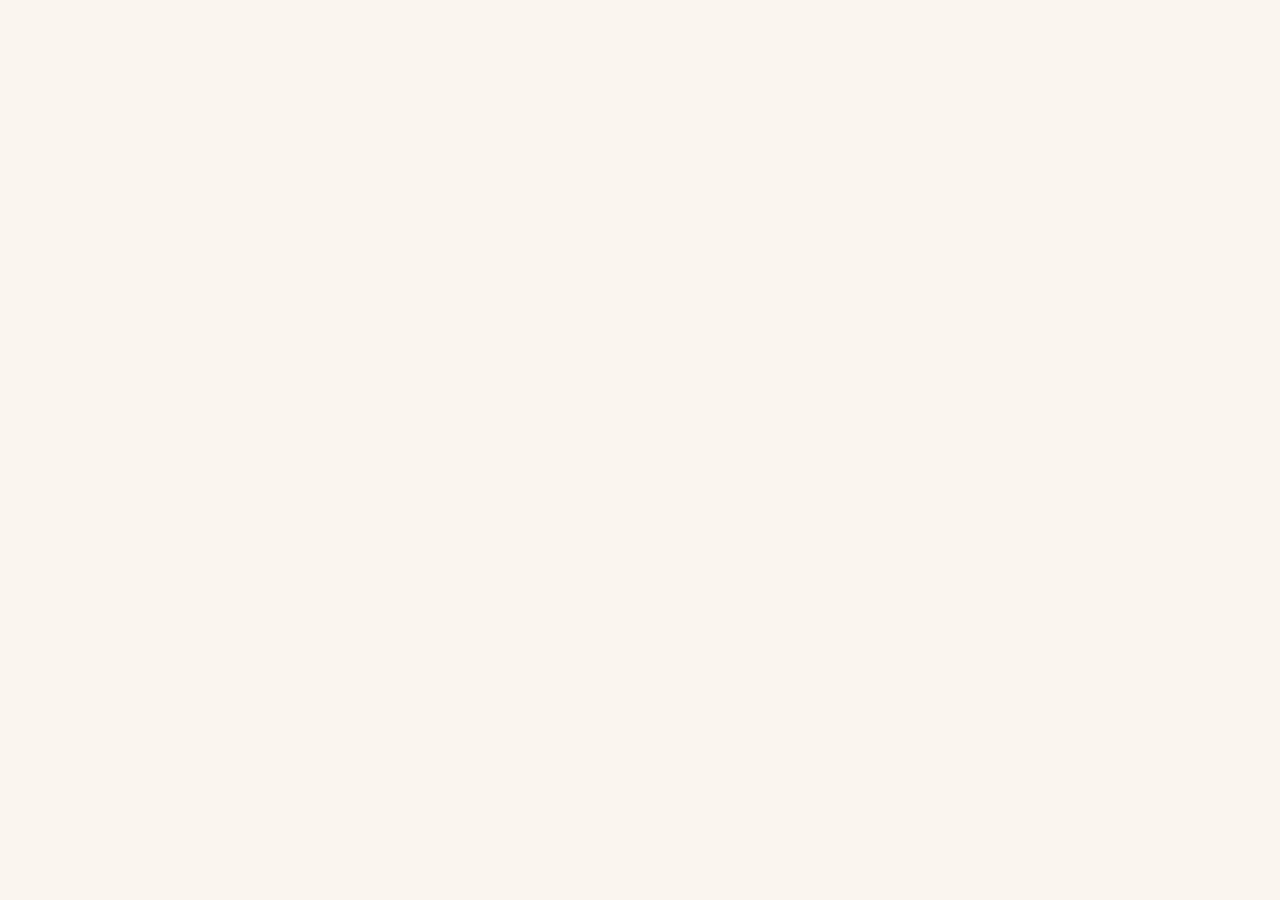
==== web/index.html @ ace99a8d "feat: 喜欢还是爱 — 斯滕伯格爱情三角 9 题自测 Web 端 9 题是/否自测 + 后端评分、结果邮件与后台 SMTP 配置。  - app/: FastAPI 后端，评分、邮件渲染、限流计数" ====
<!DOCTYPE html>
<html lang="zh-CN">
<head>
<meta charset="utf-8">
<meta name="viewport" content="width=device-width, initial-scale=1">
<meta name="color-scheme" content="light">
<title>·</title>
<link rel="stylesheet" href="styles.css">
</head>
<body>

<main class="shell">

  <!-- S0 锁定页 -->
  <section id="view-s0" class="view" aria-labelledby="s0-h">
    <div class="view-inner" id="s0-inner"></div>
  </section>

  <!-- S1 逐题 -->
  <section id="view-s1" class="view" hidden aria-live="polite">
    <div class="view-inner" id="s1-inner"></div>
  </section>

  <!-- S2 结果 -->
  <section id="view-s2" class="view" hidden>
    <div class="view-inner" id="s2-inner"></div>
  </section>

</main>

<script src="data/questions.js"></script>
<script src="data/interpretations.js?v=1"></script>
<script src="scoring.js"></script>
<script src="app.js"></script>
</body>
</html>
---- web/styles.css ----
/*
 * 喜欢还是爱 —— 视觉层。
 * 浅色、杂志感、移动端优先。不引入任何外部资源：无字体链接、无图标库、无图表库。
 * 条形图是纯 div 宽度百分比 + 绝对定位阈值竖线，见 .bar-* 与 .bar-track。
 */

:root {
  --bg: #faf6ef;
  --bg-raise: #fffdf8;
  --ink: #2b2724;
  --ink-soft: #55504a;
  --ink-faint: #6d675f;
  --line: #ded5c8;
  --line-strong: #c3b8a7;
  --accent: #8f3b34;
  --accent-soft: #b4655d;
  --accent-wash: #f2e4e0;
  --bar-fill: #b9ada0;
  --bar-fill-on: #8f3b34;
  --radius: 2px;
  --serif: Georgia, "Songti SC", "Noto Serif CJK SC", SimSun, serif;
  --sans: -apple-system, BlinkMacSystemFont, "Segoe UI", "PingFang SC",
          "Hiragino Sans GB", "Microsoft YaHei", "Noto Sans CJK SC", sans-serif;
  --measure: 42rem;
  --gutter: clamp(1.15rem, 5vw, 3.5rem);
}

* { box-sizing: border-box; }

html { -webkit-text-size-adjust: 100%; }

body {
  margin: 0;
  background: var(--bg);
  color: var(--ink);
  font-family: var(--sans);
  font-size: 16px;
  line-height: 1.75;
  overflow-x: hidden;
  text-rendering: optimizeLegibility;
}

/* 小元信息：字距拉开 */
.meta, .eyebrow {
  font-size: 0.6875rem;
  letter-spacing: 0.28em;
  text-transform: uppercase;
  color: var(--ink-faint);
  font-weight: 600;
}

h1, h2, h3 {
  font-family: var(--serif);
  font-weight: 600;
  line-height: 1.25;
  margin: 0;
}

p { margin: 0 0 1rem; }
p:last-child { margin-bottom: 0; }

hr {
  border: 0;
  border-top: 1px solid var(--line);
  margin: clamp(2rem, 6vw, 3.25rem) 0;
}

/* ---------- 布局外壳 ---------- */

.shell {
  max-width: var(--measure);
  margin: 0 auto;
  padding: clamp(2rem, 7vw, 4.5rem) var(--gutter) clamp(3.5rem, 10vw, 6rem);
}

.view { position: relative; }

.view-inner { width: 100%; }

/* ---------- S0 锁定页 ---------- */

.lock-title {
  font-size: clamp(2rem, 9vw, 3.4rem);
  letter-spacing: 0.04em;
  margin-bottom: 0.5rem;
}

.lock-sub {
  font-size: 0.8125rem;
  letter-spacing: 0.12em;
  color: var(--ink-faint);
  margin-bottom: clamp(1.75rem, 5vw, 2.75rem);
}

.hook {
  font-family: var(--serif);
  font-size: clamp(1.0625rem, 4.4vw, 1.375rem);
  line-height: 1.6;
  color: var(--ink);
  border-left: 2px solid var(--accent);
  padding-left: 1rem;
  margin-bottom: 1.25rem;
}

.note {
  font-size: 0.9375rem;
  color: var(--ink-soft);
}

.note-small {
  font-size: 0.8125rem;
  color: var(--ink-faint);
  line-height: 1.7;
}

/* 三成分一行说明 */
.dim-list {
  list-style: none;
  margin: 0;
  padding: 0;
  border-top: 1px solid var(--line);
}

.dim-list li {
  display: grid;
  grid-template-columns: 3.5em 1fr;
  gap: 0.75rem;
  align-items: baseline;
  padding: 0.8rem 0;
  border-bottom: 1px solid var(--line);
  font-size: 0.9375rem;
  color: var(--ink-soft);
}

.dim-list .dim-name {
  font-family: var(--serif);
  font-size: 1.0625rem;
  color: var(--ink);
  letter-spacing: 0.06em;
}

/* ---------- 表单 ---------- */

.field { margin-bottom: 1.25rem; }

.field label {
  display: block;
  font-size: 0.8125rem;
  color: var(--ink-soft);
  margin-bottom: 0.5rem;
  line-height: 1.6;
}

input[type="text"],
input[type="email"] {
  width: 100%;
  font: inherit;
  font-size: 1rem;
  color: var(--ink);
  background: var(--bg-raise);
  border: 1px solid var(--line-strong);
  border-radius: var(--radius);
  padding: 0.7rem 0.85rem;
  -webkit-appearance: none;
  appearance: none;
}

input::placeholder { color: var(--ink-faint); opacity: 1; }

input:focus-visible {
  outline: 2px solid var(--accent);
  outline-offset: 2px;
  border-color: var(--accent);
}

/* 复选确认 */
.check {
  display: flex;
  gap: 0.7rem;
  align-items: flex-start;
  font-size: 0.9375rem;
  color: var(--ink);
  cursor: pointer;
  margin-bottom: 0.85rem;
}

.check input[type="checkbox"] {
  flex: none;
  width: 1.15rem;
  height: 1.15rem;
  margin: 0.25rem 0 0;
  accent-color: var(--accent);
  cursor: pointer;
}

.check:focus-within { outline: none; }
.check input:focus-visible {
  outline: 2px solid var(--accent);
  outline-offset: 2px;
}

/* 按钮 */
button {
  font: inherit;
  color: inherit;
  cursor: pointer;
  border-radius: var(--radius);
}

.btn {
  display: block;
  width: 100%;
  background: var(--accent);
  color: #fffaf5;
  border: 1px solid var(--accent);
  padding: 0.95rem 1.25rem;
  font-size: 1rem;
  letter-spacing: 0.08em;
  transition: background 120ms linear;
}

.btn:hover { background: #7c312b; }
.btn:active { background: #6d2a25; }

.btn-ghost {
  display: block;
  width: 100%;
  background: transparent;
  color: var(--ink-soft);
  border: 1px solid var(--line-strong);
  padding: 0.8rem 1.25rem;
  font-size: 0.9375rem;
  letter-spacing: 0.06em;
}

.btn-ghost:hover { border-color: var(--accent-soft); color: var(--accent); }

.btn:disabled { opacity: 0.45; cursor: not-allowed; }

.btn:focus-visible,
.btn-ghost:focus-visible,
.opt:focus-visible,
.step:focus-visible {
  outline: 2px solid var(--accent);
  outline-offset: 3px;
}

/* 页面内错误提示（不用 alert） */
.err {
  color: var(--accent);
  font-size: 0.875rem;
  line-height: 1.6;
  margin-top: 0.6rem;
}

.ok {
  color: var(--ink-soft);
  font-size: 0.875rem;
  line-height: 1.6;
  margin-top: 0.6rem;
}

/* ---------- S1 逐题 ---------- */

.q-head {
  display: flex;
  justify-content: space-between;
  align-items: baseline;
  gap: 1rem;
  margin-bottom: clamp(1.5rem, 6vw, 2.5rem);
}

.q-num {
  font-family: var(--serif);
  font-size: clamp(1.75rem, 7vw, 2.5rem);
  color: var(--accent);
  letter-spacing: 0.02em;
}

.q-text {
  font-family: var(--serif);
  font-size: clamp(1.25rem, 5.6vw, 1.75rem);
  line-height: 1.62;
  letter-spacing: 0.01em;
  margin-bottom: 1rem;
}

.q-hint {
  font-size: 0.8125rem;
  color: var(--ink-faint);
  line-height: 1.7;
  margin-bottom: clamp(2rem, 7vw, 3rem);
}

.opts {
  display: grid;
  gap: 0.75rem;
  margin-bottom: clamp(1.75rem, 6vw, 2.5rem);
}

.opt {
  background: var(--bg-raise);
  border: 1px solid var(--line-strong);
  padding: 1rem 1.15rem;
  font-family: var(--serif);
  font-size: 1.125rem;
  letter-spacing: 0.2em;
  color: var(--ink);
  text-align: center;
  transition: border-color 120ms linear, background 120ms linear;
}

.opt:hover { border-color: var(--accent); background: var(--accent-wash); }
.opt:active { background: #ead7d2; }

.q-foot {
  display: flex;
  justify-content: space-between;
  align-items: center;
  gap: 1rem;
  border-top: 1px solid var(--line);
  padding-top: 1rem;
}

.btn-back {
  background: none;
  border: 0;
  padding: 0.35rem 0;
  font-size: 0.875rem;
  letter-spacing: 0.06em;
  color: var(--ink-soft);
  border-bottom: 1px solid transparent;
}

.btn-back:hover:not(:disabled) { color: var(--accent); border-bottom-color: var(--accent); }
.btn-back:disabled { opacity: 0.35; cursor: not-allowed; }
.btn-back:focus-visible { outline: 2px solid var(--accent); outline-offset: 3px; }

/* 9 点进度 */
.dots {
  display: flex;
  gap: 0.4rem;
  align-items: center;
  margin: 0;
  padding: 0;
  list-style: none;
}

.step {
  width: 0.5rem;
  height: 0.5rem;
  padding: 0;
  border: 1px solid var(--line-strong);
  border-radius: 50%;
  background: transparent;
  cursor: pointer;
}

.step[data-filled="1"] { background: var(--bar-fill); border-color: var(--bar-fill); }
.step[data-cur="1"] { border-color: var(--accent); box-shadow: 0 0 0 2px var(--accent-wash); }
.step:hover { border-color: var(--accent); }
.step:focus-visible { outline: 2px solid var(--accent); outline-offset: 3px; }

/* ---------- S2 结果 ---------- */

.verdict { margin-bottom: clamp(2rem, 7vw, 3rem); }

.verdict-for {
  font-size: 0.75rem;
  letter-spacing: 0.24em;
  color: var(--ink-faint);
  margin-bottom: 0.65rem;
}

.verdict-head {
  font-size: clamp(1.6rem, 7.4vw, 2.6rem);
  line-height: 1.35;
  letter-spacing: 0.01em;
  margin-bottom: 0.85rem;
}

.verdict-lead {
  font-size: 0.9375rem;
  color: var(--ink-soft);
  max-width: 34em;
}

.sec-title {
  font-size: clamp(1.125rem, 4.6vw, 1.45rem);
  margin-bottom: 1.15rem;
  letter-spacing: 0.02em;
}

/* 条形图 */
.bars { display: grid; gap: 1.5rem; }

.bar-row { display: grid; gap: 0.3rem; }

.bar-head {
  display: flex;
  justify-content: space-between;
  align-items: baseline;
  gap: 1rem;
}

.bar-name {
  font-family: var(--serif);
  font-size: 1.0625rem;
  letter-spacing: 0.08em;
}

.bar-val {
  font-size: 0.75rem;
  letter-spacing: 0.14em;
  color: var(--ink-faint);
  font-variant-numeric: tabular-nums;
}

.bar-val b { color: var(--accent); font-weight: 600; }

.bar-track {
  position: relative;
  height: 0.7rem;
  background: #ece5da;
  border-radius: var(--radius);
  overflow: visible;
}

.bar-fill {
  position: absolute;
  inset: 0 auto 0 0;
  width: 0;
  background: var(--bar-fill);
  border-radius: var(--radius);
  transition: width 480ms cubic-bezier(0.22, 0.61, 0.36, 1);
}

.bar-fill[data-on="1"] { background: var(--bar-fill-on); }

/* 阈值竖线：纯绝对定位，left 由 JS 按 threshold/perDim 写入 */
.bar-mark {
  position: absolute;
  top: -0.35rem;
  bottom: -0.35rem;
  width: 2px;
  background: var(--accent);
  transform: translateX(-1px);
}

.bar-long {
  font-size: 0.875rem;
  color: var(--ink-soft);
  line-height: 1.75;
  margin-top: 0.15rem;
}

.thresh-note {
  font-size: 0.8125rem;
  color: var(--ink-faint);
  line-height: 1.7;
  margin-top: 1.25rem;
  border-top: 1px solid var(--line);
  padding-top: 0.85rem;
}

/* 八类型灯 */
.lights {
  display: grid;
  grid-template-columns: repeat(2, minmax(0, 1fr));
  gap: 0.55rem;
  margin-bottom: 1.5rem;
}

.light {
  text-align: left;
  background: transparent;
  border: 1px solid var(--line);
  padding: 0.6rem 0.7rem;
  font-size: 0.875rem;
  letter-spacing: 0.04em;
  color: var(--ink-faint);
  display: flex;
  gap: 0.5rem;
  align-items: center;
  min-width: 0;
}

.light .bulb {
  flex: none;
  width: 0.45rem;
  height: 0.45rem;
  border-radius: 50%;
  border: 1px solid var(--line-strong);
  background: transparent;
}

.light[data-on="1"] {
  color: var(--ink);
  border-color: var(--accent);
  background: var(--accent-wash);
}

.light[data-on="1"] .bulb {
  background: var(--accent);
  border-color: var(--accent);
}

.light-name { min-width: 0; overflow-wrap: anywhere; }

.light:not(.is-current) { cursor: default; }

.type-detail {
  border-left: 2px solid var(--accent);
  padding-left: 1.1rem;
  margin-bottom: 0.5rem;
}

.type-name {
  font-family: var(--serif);
  font-size: clamp(1.25rem, 5.2vw, 1.6rem);
  margin-bottom: 0.3rem;
}

.type-headline {
  font-size: 0.8125rem;
  letter-spacing: 0.1em;
  color: var(--accent);
  margin-bottom: 1rem;
}

.type-body p {
  font-size: 0.9375rem;
  color: var(--ink-soft);
  margin-bottom: 0.9rem;
}

.type-quote {
  font-family: var(--serif);
  font-size: 0.9375rem;
  line-height: 1.8;
  color: var(--ink);
  font-style: italic;
  background: var(--accent-wash);
  padding: 1rem 1.1rem;
  border-radius: var(--radius);
  margin-top: 1.25rem;
}

.type-quote .q-time {
  display: block;
  font-family: var(--sans);
  font-style: normal;
  font-size: 0.6875rem;
  letter-spacing: 0.2em;
  color: var(--ink-faint);
  margin-top: 0.6rem;
}

/* 提示块 */
.callout {
  border: 1px solid var(--line-strong);
  border-radius: var(--radius);
  padding: 1.1rem 1.15rem;
  margin-bottom: clamp(2rem, 6vw, 2.75rem);
  background: var(--bg-raise);
}

.callout h3 {
  font-size: 1rem;
  margin-bottom: 0.5rem;
  letter-spacing: 0.04em;
}

.callout p {
  font-size: 0.9375rem;
  color: var(--ink-soft);
  margin-bottom: 0.7rem;
}

.callout ul { margin: 0; padding-left: 1.1rem; }
.callout li {
  font-size: 0.9375rem;
  color: var(--ink-soft);
  margin-bottom: 0.45rem;
}

/* 逐题回顾 */
.review-list { margin: 0; padding: 0; list-style: none; }

.review-list li {
  padding: 0.85rem 0;
  border-bottom: 1px solid var(--line);
  font-size: 0.9375rem;
  color: var(--ink-soft);
}

.review-list li:first-child { border-top: 1px solid var(--line); }

.review-no {
  font-size: 0.6875rem;
  letter-spacing: 0.18em;
  color: var(--accent);
  display: block;
  margin-bottom: 0.3rem;
  font-weight: 600;
  font-variant-numeric: tabular-nums;
}

/* 代号副标 / 题号计数：中文与数字都收紧字距 */
.lock-sub { letter-spacing: 0.1em; }
.q-count {
  font-size: 0.6875rem;
  letter-spacing: 0.14em;
  color: var(--ink-faint);
  font-variant-numeric: tabular-nums;
}

.lock-form { margin-top: clamp(1.5rem, 5vw, 2rem); }

/* 视频出处 */
.video-note {
  font-size: 0.8125rem;
  color: var(--ink-faint);
  line-height: 1.7;
  margin-bottom: 1.25rem;
}

.vp {
  display: grid;
  grid-template-columns: auto minmax(0, 1fr);
  gap: 0.9rem;
  padding: 0.9rem 0;
  border-top: 1px solid var(--line);
  align-items: baseline;
}

.vp:last-of-type { border-bottom: 1px solid var(--line); }

.vp time {
  font-size: 0.6875rem;
  letter-spacing: 0.06em;
  color: var(--ink-faint);
  font-variant-numeric: tabular-nums;
  white-space: nowrap;
}

.vp p { margin: 0; font-size: 0.9375rem; color: var(--ink-soft); line-height: 1.75; }

/* 尾部 */
.foot {
  font-size: 0.8125rem;
  color: var(--ink-faint);
  line-height: 1.75;
}

.actions {
  display: grid;
  gap: 0.75rem;
  margin-top: clamp(1.75rem, 6vw, 2.5rem);
}

/* 发信区 */
.mail { margin-top: clamp(2rem, 6vw, 2.75rem); }

.mail .field { margin-bottom: 0.9rem; }

.mail-row { display: grid; gap: 0.75rem; }

/* ---------- 桌面 ---------- */

@media (min-width: 46rem) {
  .lights { grid-template-columns: repeat(4, minmax(0, 1fr)); }
  .opts { grid-template-columns: 1fr 1fr; }
  .actions { grid-template-columns: 1fr 1fr; }
  .mail-row { grid-template-columns: 1fr 1fr; align-items: start; }
  /* 结果页条形图区两列 */
  .bars {
    grid-template-columns: 1fr 1fr;
    column-gap: 2.5rem;
    row-gap: 1.75rem;
  }
}

/* 桌面下主结论与得分区分栏 */
@media (min-width: 62rem) {
  .shell { --measure: 58rem; }
}

/* ---------- 动效偏好 ---------- */

@media (prefers-reduced-motion: reduce) {
  * {
    transition: none !important;
    animation: none !important;
    scroll-behavior: auto !important;
  }
}

/* 仅给屏幕阅读器 */
.sr {
  position: absolute;
  width: 1px;
  height: 1px;
  margin: -1px;
  padding: 0;
  overflow: hidden;
  clip: rect(0 0 0 0);
  clip-path: inset(50%);
  white-space: nowrap;
  border: 0;
}
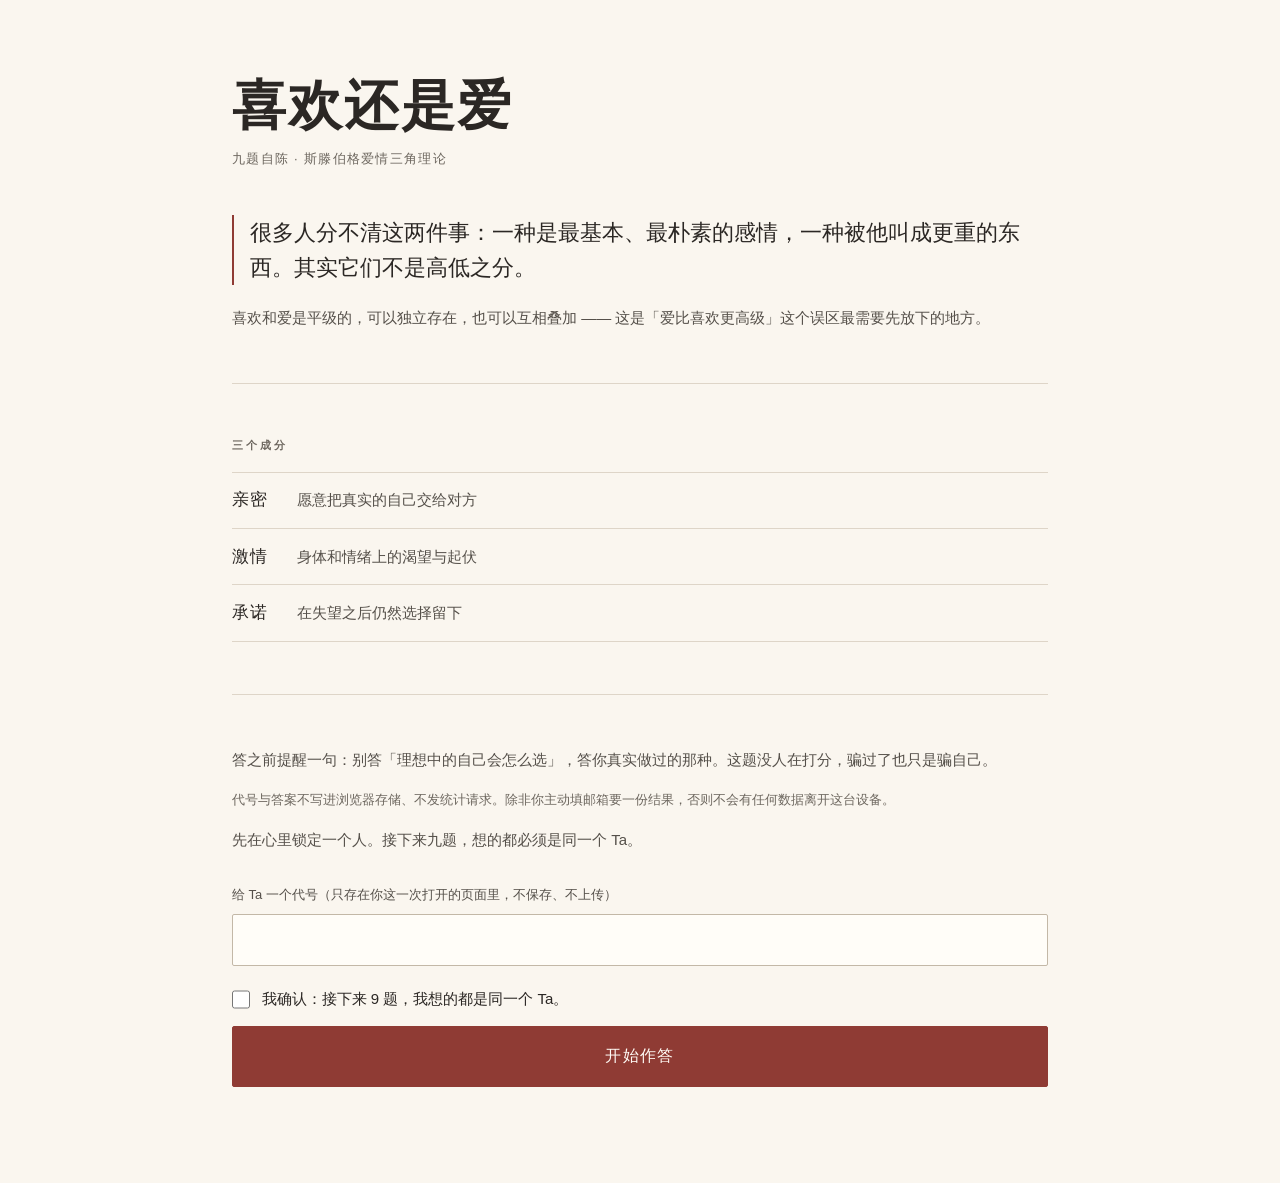
==== commit bfc1586c: "feat(result): 结果页与结果邮件增加参考文献与参考来源 新增 references 文案层，渲染为结果页末端的「参考文献与参考来源」区块， 分参考来源（绳师48号某期博客、斯滕伯格爱情三角" ====
--- a/web/index.html
+++ b/web/index.html
@@ -29,7 +29,7 @@
 </main>
 
 <script src="data/questions.js"></script>
-<script src="data/interpretations.js?v=1"></script>
+<script src="data/interpretations.js?v=2"></script>
 <script src="scoring.js"></script>
 <script src="app.js"></script>
 </body>
--- a/web/styles.css
+++ b/web/styles.css
@@ -646,6 +646,25 @@
 
 .vp p { margin: 0; font-size: 0.9375rem; color: var(--ink-soft); line-height: 1.75; }
 
+/* 参考文献 / 参考来源 */
+.refs-group { margin-top: 1.15rem; }
+.refs-sub {
+  font-size: 0.8125rem;
+  letter-spacing: 0.08em;
+  color: var(--ink-faint);
+  margin: 0 0 0.6rem;
+  font-weight: 600;
+}
+.refs-list {
+  margin: 0;
+  padding-left: 1.1rem;
+  font-size: 0.8125rem;
+  color: var(--ink-soft);
+  line-height: 1.8;
+}
+.refs-list li + li { margin-top: 0.55rem; }
+.refs-cite li { word-break: break-word; }
+
 /* 尾部 */
 .foot {
   font-size: 0.8125rem;
